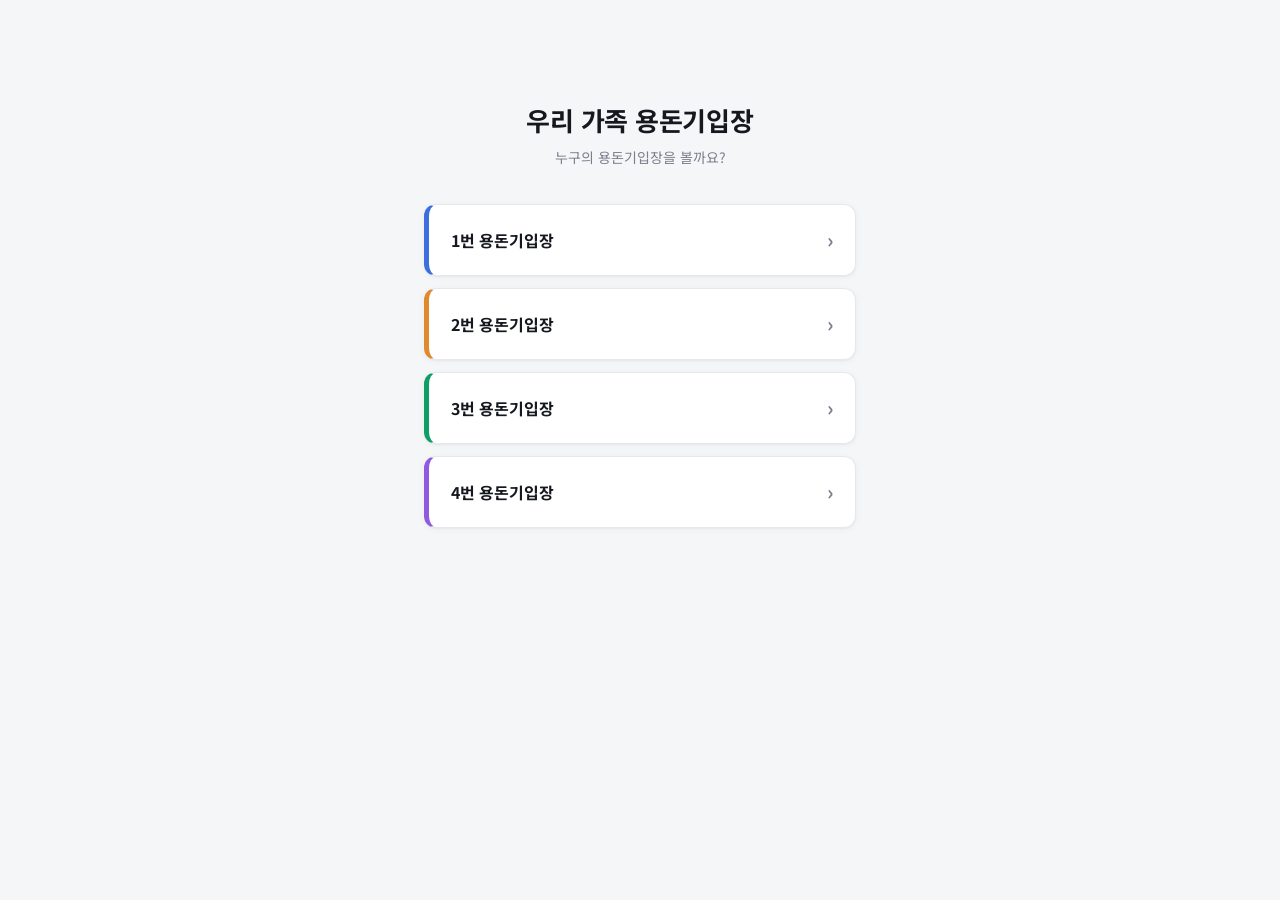
==== index.html @ 4a42fd8d "Add files via upload" ====
<!DOCTYPE html>
<html lang="ko">
<head>
<meta charset="UTF-8" />
<meta name="viewport" content="width=device-width, initial-scale=1.0" />
<title>우리 가족 용돈기입장</title>

<link rel="preconnect" href="https://fonts.googleapis.com">
<link href="https://fonts.googleapis.com/css2?family=Noto+Sans+KR:wght@400;500;700;900&display=swap" rel="stylesheet">

<link rel="stylesheet" href="css/style.css" />
</head>
<body>

<div class="wrap wrap-landing">

  <header class="landing-header">
    <h1 class="brand">우리 가족 용돈기입장</h1>
    <p class="landing-sub">누구의 용돈기입장을 볼까요?</p>
  </header>

  <!-- ================= 1~4번 버튼 (세로로 나열) ================= -->
  <!-- 버튼 이름을 바꾸고 싶다면 js/users.js 의 name 값만 수정하세요.
       버튼을 누르면 이 페이지에서 ledger.html(다른 html 파일)로 완전히 이동합니다. -->
  <nav class="user-links" id="userLinks"></nav>

</div>

<script src="js/users.js"></script>
<script>
  // USERS 배열(js/users.js)을 기반으로 세로 버튼 목록을 만들고,
  // 각 버튼은 ledger.html?user=번호 로 실제 페이지 이동(링크)을 합니다.
  const nav = document.getElementById("userLinks");

  USERS.forEach((user) => {
    const link = document.createElement("a");
    link.className = "user-link";
    link.dataset.user = user.no;
    link.href = `ledger.html?user=${user.no}`;
    link.innerHTML = `
      <span class="user-link-name">${user.name} 용돈기입장</span>
      <span class="user-link-arrow">›</span>
    `;
    nav.appendChild(link);
  });
</script>
</body>
</html>
---- css/style.css ----
/* ============================================================
   용돈기입장 스타일시트
   색상/간격을 바꾸고 싶으면 아래 :root 안의 변수만 수정하면 됩니다.
   ============================================================ */

:root {
  /* 기본 색상 */
  --bg: #f5f6f8;            /* 페이지 배경 */
  --surface: #ffffff;       /* 카드/표 배경 */
  --ink: #16181f;           /* 기본 글자색 */
  --ink-soft: #7a7f8c;      /* 보조 글자색 */
  --border: #e7e8ec;        /* 옅은 구분선 */
  --border-strong: #d7d9e0;

  /* 의미 색상 */
  --income: #0f9d68;        /* 수입 초록 */
  --income-bg: #e6f7ef;
  --expense: #e5484d;       /* 지출 빨강 */
  --expense-bg: #fdeced;
  --locked: #a8adb8;

  /* 1~4번 사용자 탭 색상 (원하는 색으로 자유롭게 변경하세요) */
  --user-1: #3b6fe0;
  --user-2: #e08a2e;
  --user-3: #0f9d68;
  --user-4: #8f5ae0;

  --radius: 12px;
  --radius-sm: 8px;
  --shadow: 0 1px 2px rgba(16, 18, 31, 0.04), 0 1px 8px rgba(16, 18, 31, 0.04);
}

* { box-sizing: border-box; }

body {
  margin: 0;
  background: var(--bg);
  color: var(--ink);
  font-family: "Noto Sans KR", -apple-system, BlinkMacSystemFont, "Segoe UI", sans-serif;
  line-height: 1.5;
  -webkit-font-smoothing: antialiased;
}

.wrap {
  max-width: 980px;
  margin: 0 auto;
  padding: 40px 24px 100px;
}

/* ---------- 헤더 ---------- */
header.top {
  display: flex;
  align-items: baseline;
  justify-content: space-between;
  flex-wrap: wrap;
  gap: 8px;
  margin-bottom: 28px;
}

.brand {
  font-size: 24px;
  font-weight: 700;
  letter-spacing: -0.01em;
  margin: 0;
}

.today-label {
  color: var(--ink-soft);
  font-size: 13px;
}

/* ---------- 처음 화면(랜딩 페이지) ---------- */
.wrap-landing {
  max-width: 480px;
  padding-top: 100px;
}

.landing-header {
  text-align: center;
  margin-bottom: 36px;
}

.landing-header .brand {
  font-size: 26px;
  margin: 0 0 8px;
}

.landing-sub {
  color: var(--ink-soft);
  font-size: 14px;
  margin: 0;
}

/* 1~4번 버튼을 세로로 나열 */
.user-links {
  display: flex;
  flex-direction: column;
  gap: 12px;
}

.user-link {
  display: flex;
  align-items: center;
  justify-content: space-between;
  background: var(--surface);
  border: 1px solid var(--border);
  border-radius: var(--radius);
  padding: 20px 22px;
  text-decoration: none;
  color: var(--ink);
  font-size: 16px;
  font-weight: 700;
  box-shadow: var(--shadow);
  transition: transform 0.12s ease, border-color 0.12s ease;
  border-left: 5px solid var(--border-strong);
}
.user-link:hover {
  transform: translateY(-1px);
  border-color: var(--border-strong);
}
.user-link[data-user="1"] { border-left-color: var(--user-1); }
.user-link[data-user="2"] { border-left-color: var(--user-2); }
.user-link[data-user="3"] { border-left-color: var(--user-3); }
.user-link[data-user="4"] { border-left-color: var(--user-4); }

.user-link-arrow {
  color: var(--ink-soft);
  font-size: 20px;
}

/* 기입장 페이지 상단의 "처음으로" 링크 */
.back-link {
  display: inline-block;
  color: var(--ink-soft);
  text-decoration: none;
  font-size: 13px;
  font-weight: 500;
  margin-bottom: 14px;
}
.back-link:hover { color: var(--ink); }

/* ---------- 상단 요약 카드 ---------- */
.summary {
  display: grid;
  grid-template-columns: repeat(3, 1fr);
  gap: 12px;
  margin-bottom: 28px;
}

.summary .card {
  background: var(--surface);
  border: 1px solid var(--border);
  border-radius: var(--radius);
  padding: 18px 20px;
  box-shadow: var(--shadow);
}

.summary .card .label {
  font-size: 13px;
  color: var(--ink-soft);
  margin-bottom: 8px;
  font-weight: 500;
}

.summary .card .value {
  font-size: 24px;
  font-weight: 700;
  letter-spacing: -0.01em;
  font-variant-numeric: tabular-nums;
}

.summary .card.income .value { color: var(--income); }
.summary .card.expense .value { color: var(--expense); }
.summary .card.balance {
  background: var(--ink);
  border-color: var(--ink);
}
.summary .card.balance .label { color: rgba(255, 255, 255, 0.6); }
.summary .card.balance .value { color: #fff; font-size: 26px; }

/* ---------- 월 탭 (4개월: 이전전달/이전달/이번달/다음달) ---------- */
.month-tabs {
  display: flex;
  gap: 4px;
  margin-bottom: 10px;
  background: #eceef2;
  padding: 4px;
  border-radius: var(--radius-sm);
}

.month-tab {
  flex: 1;
  text-align: center;
  padding: 9px 6px;
  border: none;
  background: transparent;
  color: var(--ink-soft);
  border-radius: 7px;
  cursor: pointer;
  font-size: 13.5px;
  font-weight: 500;
  transition: background 0.15s ease, color 0.15s ease;
}
.month-tab:hover { color: var(--ink); }

.month-tab[data-active="true"] {
  background: var(--surface);
  color: var(--ink);
  font-weight: 700;
  box-shadow: var(--shadow);
}

.month-tab .lock {
  font-size: 10.5px;
  color: var(--locked);
  display: block;
  margin-top: 1px;
  font-weight: 400;
}

/* ---------- 표(엑셀처럼 입력하기 쉬운 표) ---------- */
.table-panel {
  background: var(--surface);
  border: 1px solid var(--border);
  border-radius: var(--radius);
  overflow: hidden;
  box-shadow: var(--shadow);
}

table.ledger {
  width: 100%;
  border-collapse: collapse;
  font-size: 13.5px;
}

table.ledger th {
  background: #fafafb;
  text-align: left;
  padding: 12px 14px;
  font-size: 12px;
  font-weight: 500;
  color: var(--ink-soft);
  border-bottom: 1px solid var(--border);
  white-space: nowrap;
}

table.ledger td {
  padding: 10px 14px;
  border-bottom: 1px solid var(--border);
  vertical-align: middle;
}

table.ledger tbody tr:hover { background: #fafafb; }
table.ledger tbody tr:last-child td { border-bottom: none; }

.tag {
  display: inline-block;
  padding: 3px 10px;
  border-radius: 999px;
  font-size: 12px;
  font-weight: 700;
}
.tag.income { background: var(--income-bg); color: var(--income); }
.tag.expense { background: var(--expense-bg); color: var(--expense); }

.amount-cell { text-align: right; font-variant-numeric: tabular-nums; font-weight: 700; }
.amount-cell.income { color: var(--income); }
.amount-cell.expense { color: var(--expense); }

.row-actions {
  text-align: right;
  white-space: nowrap;
}
.row-actions button {
  border: none;
  background: none;
  cursor: pointer;
  font-size: 12.5px;
  font-weight: 500;
  padding: 4px 8px;
  color: var(--ink-soft);
  border-radius: 6px;
}
.row-actions button:hover { color: var(--ink); background: #f0f1f4; }
.row-actions .danger:hover { color: var(--expense); background: var(--expense-bg); }

/* ---------- 새 항목 입력 줄 / 수정 중인 줄 ---------- */
tr.new-row td, tr.edit-row td { background: #fbfbfc; }

tr.new-row select,
tr.new-row input,
.edit-row select,
.edit-row input {
  width: 100%;
  padding: 7px 9px;
  border: 1px solid var(--border-strong);
  border-radius: 7px;
  font-size: 13px;
  font-family: inherit;
  background: #fff;
  color: var(--ink);
}
tr.new-row select:focus,
tr.new-row input:focus,
.edit-row select:focus,
.edit-row input:focus {
  outline: none;
  border-color: var(--ink);
}

.amount-input-wrap {
  position: relative;
  display: flex;
  align-items: center;
}
.amount-input-wrap input {
  text-align: right;
  padding-right: 30px;
}
.amount-input-wrap .won-suffix {
  position: absolute;
  right: 10px;
  font-size: 12.5px;
  color: var(--ink-soft);
  pointer-events: none;
}

.btn {
  border: none;
  border-radius: 7px;
  padding: 8px 16px;
  font-size: 13px;
  font-weight: 700;
  cursor: pointer;
}
.btn.primary { background: var(--ink); color: #fff; }
.btn.primary:hover { opacity: 0.85; }

/* ---------- 잠긴(수정 불가) 월 안내 ---------- */
.locked-banner {
  padding: 11px 16px;
  background: #fafafb;
  color: var(--ink-soft);
  font-size: 12.5px;
  font-weight: 500;
  border-bottom: 1px solid var(--border);
}

.empty-state {
  padding: 48px 20px;
  text-align: center;
  color: var(--ink-soft);
  font-size: 13.5px;
}

@media (max-width: 640px) {
  .wrap { padding: 24px 16px 80px; }
  .summary { grid-template-columns: 1fr; }
  table.ledger { font-size: 12.5px; }
  table.ledger th, table.ledger td { padding: 8px 8px; }
}
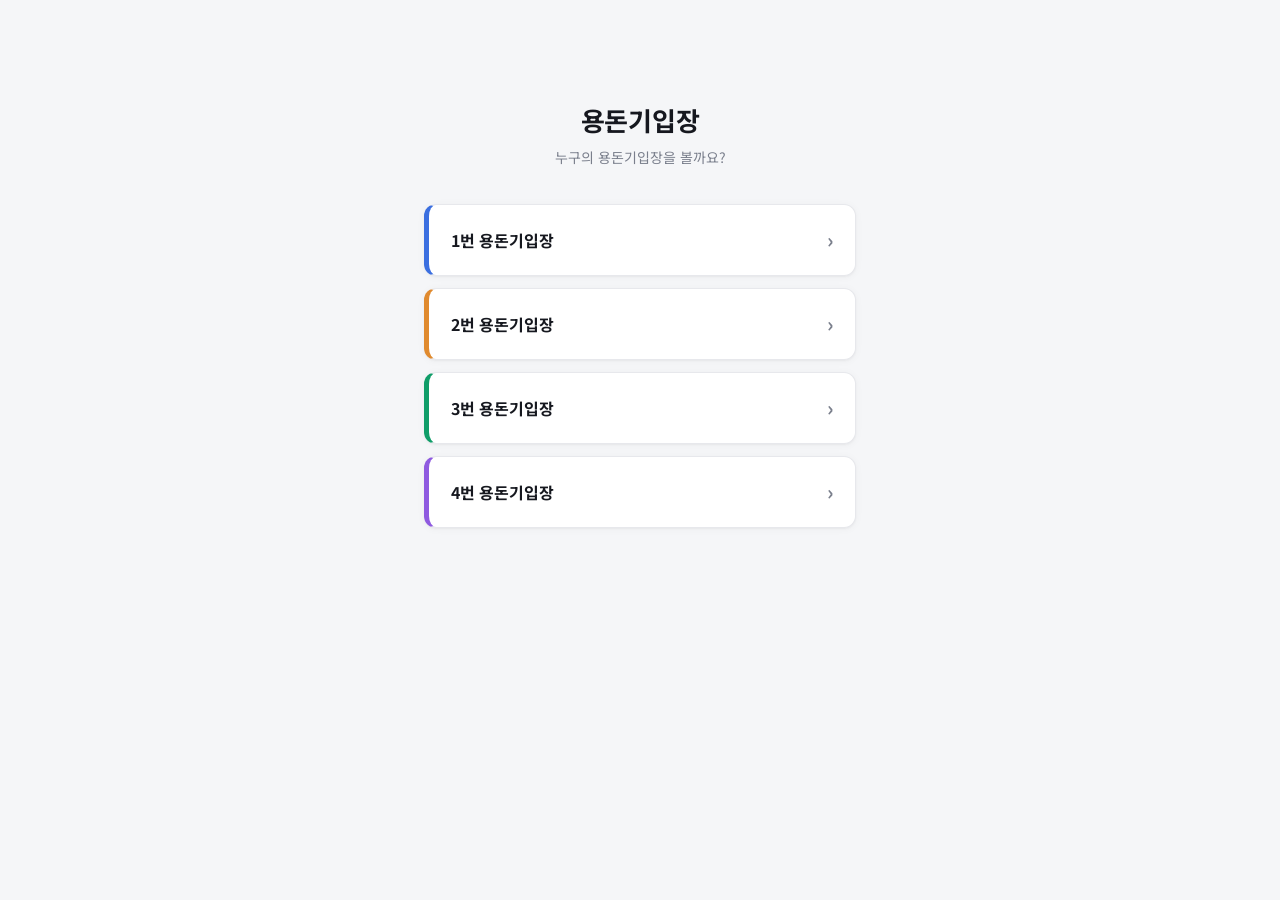
==== commit 02e2d8ea: "Add files via upload" ====
--- a/index.html
+++ b/index.html
@@ -3,19 +3,29 @@
 <head>
 <meta charset="UTF-8" />
 <meta name="viewport" content="width=device-width, initial-scale=1.0" />
-<title>우리 가족 용돈기입장</title>
+<title>용돈기입장</title>
 
 <link rel="preconnect" href="https://fonts.googleapis.com">
 <link href="https://fonts.googleapis.com/css2?family=Noto+Sans+KR:wght@400;500;700;900&display=swap" rel="stylesheet">
 
 <link rel="stylesheet" href="css/style.css" />
+
+<!-- ===== PWA 설정 ===== -->
+<link rel="manifest" href="manifest.webmanifest" />
+<meta name="theme-color" content="#16181f" />
+<link rel="icon" href="icons/icon-192.png" />
+<!-- 아이폰(iOS)에서 홈 화면에 추가했을 때 쓰이는 설정들 -->
+<link rel="apple-touch-icon" href="icons/apple-touch-icon.png" />
+<meta name="apple-mobile-web-app-capable" content="yes" />
+<meta name="apple-mobile-web-app-status-bar-style" content="black-translucent" />
+<meta name="apple-mobile-web-app-title" content="용돈기입장" />
 </head>
 <body>
 
 <div class="wrap wrap-landing">
 
   <header class="landing-header">
-    <h1 class="brand">우리 가족 용돈기입장</h1>
+    <h1 class="brand">용돈기입장</h1>
     <p class="landing-sub">누구의 용돈기입장을 볼까요?</p>
   </header>
 
@@ -27,6 +37,7 @@
 </div>
 
 <script src="js/users.js"></script>
+<script src="js/register-sw.js"></script>
 <script>
   // USERS 배열(js/users.js)을 기반으로 세로 버튼 목록을 만들고,
   // 각 버튼은 ledger.html?user=번호 로 실제 페이지 이동(링크)을 합니다.
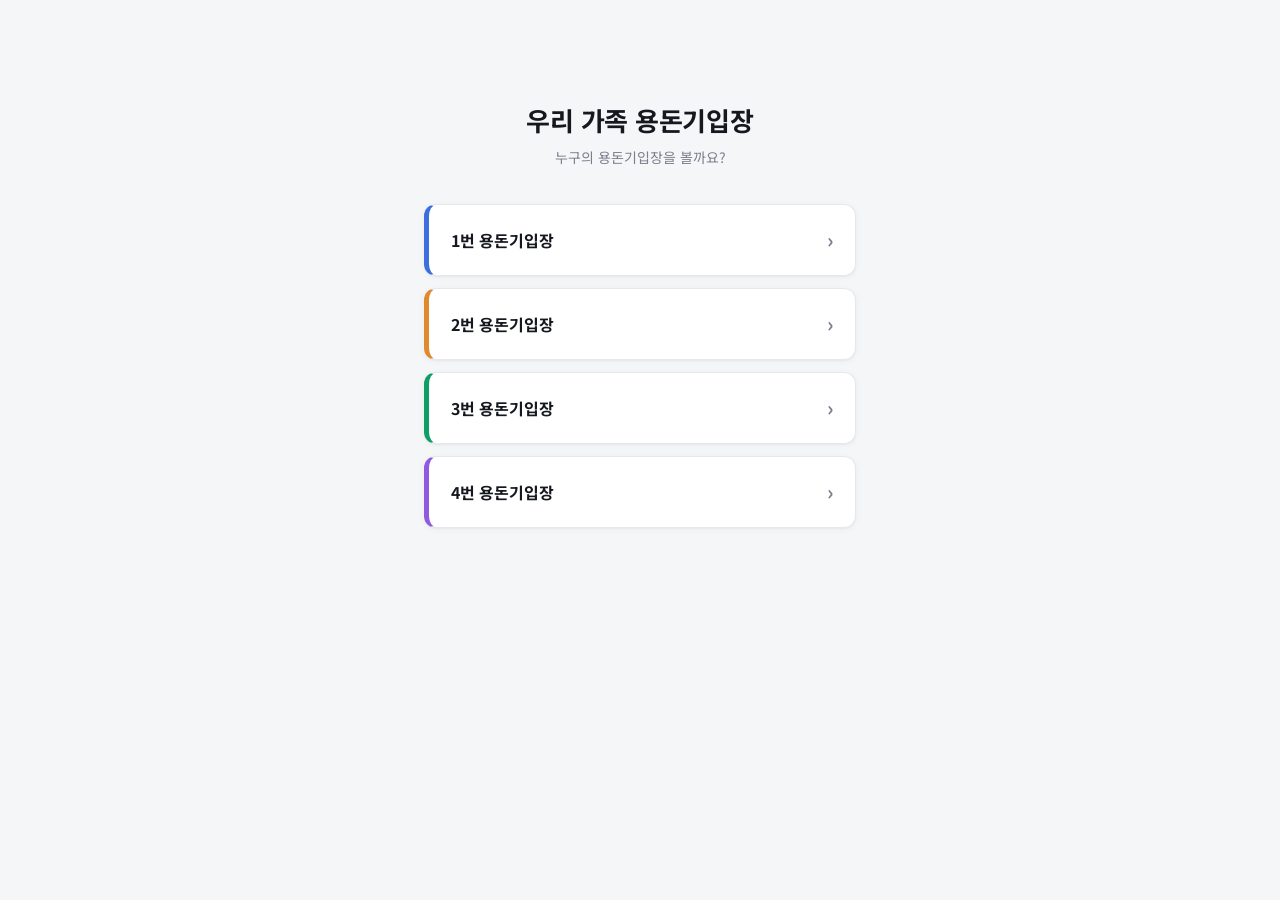
==== commit 89e27eb9: "Add files via upload" ====
--- a/index.html
+++ b/index.html
@@ -3,7 +3,7 @@
 <head>
 <meta charset="UTF-8" />
 <meta name="viewport" content="width=device-width, initial-scale=1.0" />
-<title>용돈기입장</title>
+<title>우리 가족 용돈기입장</title>
 
 <link rel="preconnect" href="https://fonts.googleapis.com">
 <link href="https://fonts.googleapis.com/css2?family=Noto+Sans+KR:wght@400;500;700;900&display=swap" rel="stylesheet">
@@ -25,7 +25,7 @@
 <div class="wrap wrap-landing">
 
   <header class="landing-header">
-    <h1 class="brand">용돈기입장</h1>
+    <h1 class="brand">우리 가족 용돈기입장</h1>
     <p class="landing-sub">누구의 용돈기입장을 볼까요?</p>
   </header>
 
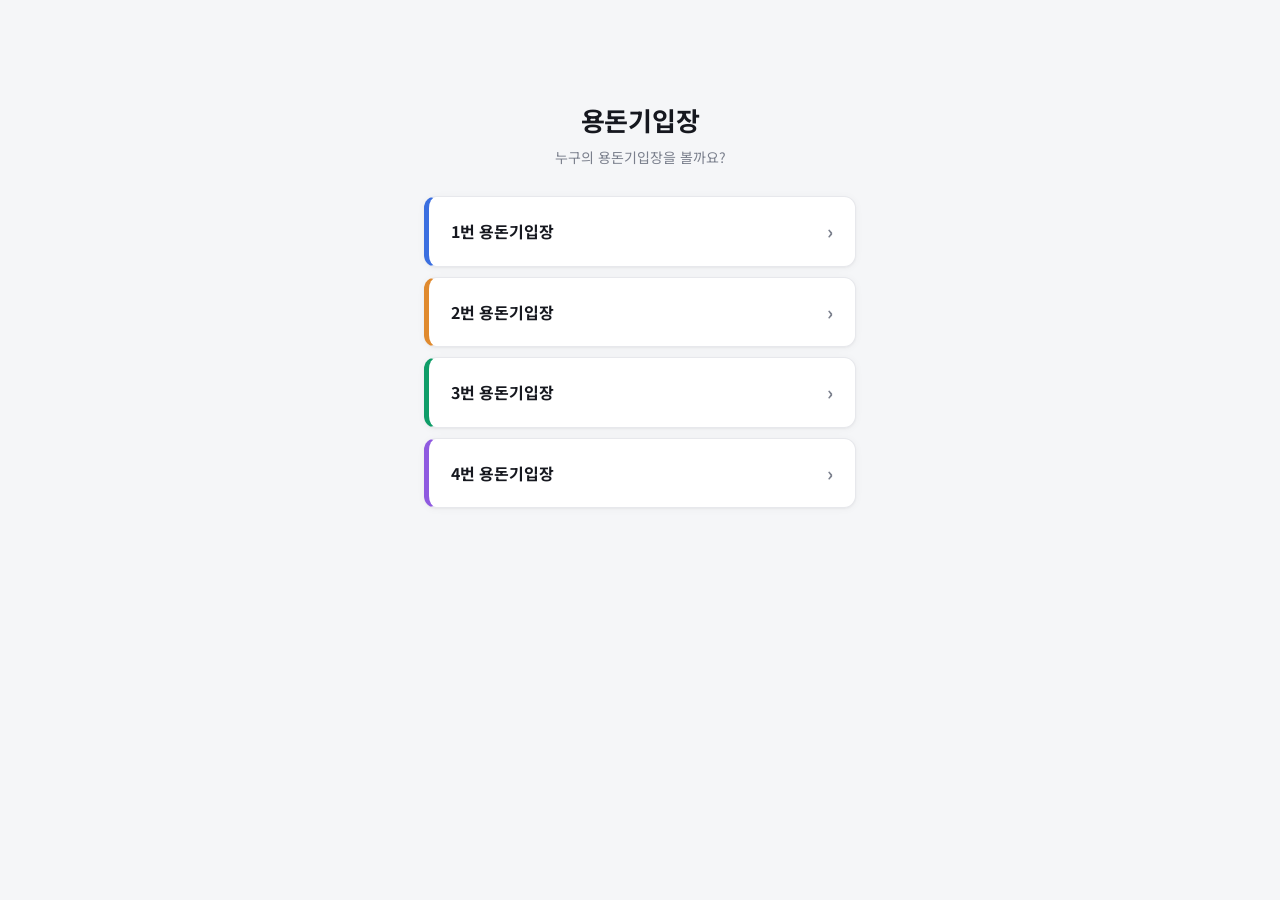
==== commit 09b1de1a: "Add files via upload" ====
--- a/index.html
+++ b/index.html
@@ -3,7 +3,7 @@
 <head>
 <meta charset="UTF-8" />
 <meta name="viewport" content="width=device-width, initial-scale=1.0" />
-<title>우리 가족 용돈기입장</title>
+<title>용돈기입장</title>
 
 <link rel="preconnect" href="https://fonts.googleapis.com">
 <link href="https://fonts.googleapis.com/css2?family=Noto+Sans+KR:wght@400;500;700;900&display=swap" rel="stylesheet">
@@ -25,7 +25,7 @@
 <div class="wrap wrap-landing">
 
   <header class="landing-header">
-    <h1 class="brand">우리 가족 용돈기입장</h1>
+    <h1 class="brand">용돈기입장</h1>
     <p class="landing-sub">누구의 용돈기입장을 볼까요?</p>
   </header>
 
--- a/css/style.css
+++ b/css/style.css
@@ -1,5 +1,13 @@
 /* ============================================================
-   용돈기입장 스타일시트
+   용돈기입장 스타일시트 — 모바일 우선(mobile-first) 구조
+
+   이 파일의 규칙 순서가 중요합니다.
+   1) 위쪽 대부분: "모바일 기준" 기본 스타일입니다. 휴대폰 화면이 이 스타일을
+      그대로 씁니다. 즉, 웬만한 디자인 수정은 여기 한 곳만 고치면 됩니다.
+   2) 맨 아래 `@media (min-width: 720px) { ... }` 한 블록만 태블릿/PC처럼
+      "화면이 넓을 때 추가로 바뀌는 부분"입니다. PC용 디자인을 바꾸고
+      싶을 때만 그 블록을 건드리면 되고, 나머지는 신경 쓸 필요 없습니다.
+
    색상/간격을 바꾸고 싶으면 아래 :root 안의 변수만 수정하면 됩니다.
    ============================================================ */
 
@@ -28,9 +36,14 @@
   --radius: 12px;
   --radius-sm: 8px;
   --shadow: 0 1px 2px rgba(16, 18, 31, 0.04), 0 1px 8px rgba(16, 18, 31, 0.04);
+
+  /* 모바일에서 손가락으로 누르기 편한 최소 버튼 높이 */
+  --tap-min: 40px;
 }
 
 * { box-sizing: border-box; }
+
+html { -webkit-text-size-adjust: 100%; }
 
 body {
   margin: 0;
@@ -38,13 +51,14 @@
   color: var(--ink);
   font-family: "Noto Sans KR", -apple-system, BlinkMacSystemFont, "Segoe UI", sans-serif;
   line-height: 1.5;
+  font-size: 14px;
   -webkit-font-smoothing: antialiased;
 }
 
 .wrap {
   max-width: 980px;
   margin: 0 auto;
-  padding: 40px 24px 100px;
+  padding: 20px 16px 60px;
 }
 
 /* ---------- 헤더 ---------- */
@@ -54,11 +68,11 @@
   justify-content: space-between;
   flex-wrap: wrap;
   gap: 8px;
-  margin-bottom: 28px;
+  margin-bottom: 20px;
 }
 
 .brand {
-  font-size: 24px;
+  font-size: 20px;
   font-weight: 700;
   letter-spacing: -0.01em;
   margin: 0;
@@ -66,36 +80,36 @@
 
 .today-label {
   color: var(--ink-soft);
-  font-size: 13px;
+  font-size: 12.5px;
 }
 
 /* ---------- 처음 화면(랜딩 페이지) ---------- */
 .wrap-landing {
   max-width: 480px;
-  padding-top: 100px;
+  padding-top: 56px;
 }
 
 .landing-header {
   text-align: center;
-  margin-bottom: 36px;
+  margin-bottom: 28px;
 }
 
 .landing-header .brand {
-  font-size: 26px;
+  font-size: 22px;
   margin: 0 0 8px;
 }
 
 .landing-sub {
   color: var(--ink-soft);
-  font-size: 14px;
+  font-size: 13.5px;
   margin: 0;
 }
 
-/* 1~4번 버튼을 세로로 나열 */
+/* 1~4번 버튼을 세로로 나열 (모바일에서 엄지로 누르기 좋은 큼직한 버튼) */
 .user-links {
   display: flex;
   flex-direction: column;
-  gap: 12px;
+  gap: 10px;
 }
 
 .user-link {
@@ -105,19 +119,16 @@
   background: var(--surface);
   border: 1px solid var(--border);
   border-radius: var(--radius);
-  padding: 20px 22px;
+  padding: 18px 18px;
   text-decoration: none;
   color: var(--ink);
-  font-size: 16px;
+  font-size: 15.5px;
   font-weight: 700;
   box-shadow: var(--shadow);
   transition: transform 0.12s ease, border-color 0.12s ease;
   border-left: 5px solid var(--border-strong);
 }
-.user-link:hover {
-  transform: translateY(-1px);
-  border-color: var(--border-strong);
-}
+.user-link:active { transform: scale(0.99); }
 .user-link[data-user="1"] { border-left-color: var(--user-1); }
 .user-link[data-user="2"] { border-left-color: var(--user-2); }
 .user-link[data-user="3"] { border-left-color: var(--user-3); }
@@ -125,7 +136,7 @@
 
 .user-link-arrow {
   color: var(--ink-soft);
-  font-size: 20px;
+  font-size: 19px;
 }
 
 /* 기입장 페이지 상단의 "처음으로" 링크 */
@@ -135,35 +146,38 @@
   text-decoration: none;
   font-size: 13px;
   font-weight: 500;
-  margin-bottom: 14px;
-}
-.back-link:hover { color: var(--ink); }
+  margin-bottom: 12px;
+  padding: 4px 0; /* 터치 영역을 살짝 넓혀줌 */
+}
 
 /* ---------- 상단 요약 카드 ---------- */
+/* 모바일 기본값: 세로로 쌓임 (좁은 화면에서 숫자가 눌리지 않게) */
 .summary {
   display: grid;
-  grid-template-columns: repeat(3, 1fr);
-  gap: 12px;
-  margin-bottom: 28px;
+  grid-template-columns: 1fr;
+  gap: 8px;
+  margin-bottom: 20px;
 }
 
 .summary .card {
   background: var(--surface);
   border: 1px solid var(--border);
   border-radius: var(--radius);
-  padding: 18px 20px;
+  padding: 14px 16px;
   box-shadow: var(--shadow);
+  display: flex;
+  align-items: center;
+  justify-content: space-between;
 }
 
 .summary .card .label {
   font-size: 13px;
   color: var(--ink-soft);
-  margin-bottom: 8px;
   font-weight: 500;
 }
 
 .summary .card .value {
-  font-size: 24px;
+  font-size: 19px;
   font-weight: 700;
   letter-spacing: -0.01em;
   font-variant-numeric: tabular-nums;
@@ -176,7 +190,7 @@
   border-color: var(--ink);
 }
 .summary .card.balance .label { color: rgba(255, 255, 255, 0.6); }
-.summary .card.balance .value { color: #fff; font-size: 26px; }
+.summary .card.balance .value { color: #fff; font-size: 21px; }
 
 /* ---------- 월 탭 (4개월: 이전전달/이전달/이번달/다음달) ---------- */
 .month-tabs {
@@ -191,17 +205,17 @@
 .month-tab {
   flex: 1;
   text-align: center;
-  padding: 9px 6px;
+  padding: 9px 4px;
+  min-height: var(--tap-min);
   border: none;
   background: transparent;
   color: var(--ink-soft);
   border-radius: 7px;
   cursor: pointer;
-  font-size: 13.5px;
+  font-size: 12.5px;
   font-weight: 500;
   transition: background 0.15s ease, color 0.15s ease;
 }
-.month-tab:hover { color: var(--ink); }
 
 .month-tab[data-active="true"] {
   background: var(--surface);
@@ -211,7 +225,7 @@
 }
 
 .month-tab .lock {
-  font-size: 10.5px;
+  font-size: 10px;
   color: var(--locked);
   display: block;
   margin-top: 1px;
@@ -219,33 +233,40 @@
 }
 
 /* ---------- 표(엑셀처럼 입력하기 쉬운 표) ---------- */
+/* 모바일에서는 표를 억지로 구겨넣지 않고, 옆으로 스크롤하게 둡니다.
+   (칸을 억지로 줄이면 숫자/글자가 겹치거나 읽기 힘들어져서, 스크롤이
+    실제로 훨씬 "엑셀처럼" 쓰기 편합니다) */
 .table-panel {
   background: var(--surface);
   border: 1px solid var(--border);
   border-radius: var(--radius);
-  overflow: hidden;
+  overflow-x: auto;
+  -webkit-overflow-scrolling: touch;
   box-shadow: var(--shadow);
 }
 
 table.ledger {
   width: 100%;
+  min-width: 640px; /* 이 너비 아래로는 안 눌리고 옆으로 스크롤됨 */
   border-collapse: collapse;
-  font-size: 13.5px;
+  font-size: 13px;
 }
 
 table.ledger th {
   background: #fafafb;
   text-align: left;
-  padding: 12px 14px;
+  padding: 11px 12px;
   font-size: 12px;
   font-weight: 500;
   color: var(--ink-soft);
   border-bottom: 1px solid var(--border);
   white-space: nowrap;
+  position: sticky;
+  top: 0;
 }
 
 table.ledger td {
-  padding: 10px 14px;
+  padding: 9px 12px;
   border-bottom: 1px solid var(--border);
   vertical-align: middle;
 }
@@ -259,11 +280,12 @@
   border-radius: 999px;
   font-size: 12px;
   font-weight: 700;
+  white-space: nowrap;
 }
 .tag.income { background: var(--income-bg); color: var(--income); }
 .tag.expense { background: var(--expense-bg); color: var(--expense); }
 
-.amount-cell { text-align: right; font-variant-numeric: tabular-nums; font-weight: 700; }
+.amount-cell { text-align: right; font-variant-numeric: tabular-nums; font-weight: 700; white-space: nowrap; }
 .amount-cell.income { color: var(--income); }
 .amount-cell.expense { color: var(--expense); }
 
@@ -277,12 +299,12 @@
   cursor: pointer;
   font-size: 12.5px;
   font-weight: 500;
-  padding: 4px 8px;
+  padding: 8px 10px; /* 손가락으로 누르기 좋게 여유 있게 */
   color: var(--ink-soft);
   border-radius: 6px;
 }
-.row-actions button:hover { color: var(--ink); background: #f0f1f4; }
-.row-actions .danger:hover { color: var(--expense); background: var(--expense-bg); }
+.row-actions button:active { color: var(--ink); background: #f0f1f4; }
+.row-actions .danger:active { color: var(--expense); background: var(--expense-bg); }
 
 /* ---------- 새 항목 입력 줄 / 수정 중인 줄 ---------- */
 tr.new-row td, tr.edit-row td { background: #fbfbfc; }
@@ -292,10 +314,13 @@
 .edit-row select,
 .edit-row input {
   width: 100%;
-  padding: 7px 9px;
+  min-height: var(--tap-min); /* 손가락으로 누르기 좋은 높이 */
+  padding: 8px 9px;
   border: 1px solid var(--border-strong);
   border-radius: 7px;
-  font-size: 13px;
+  /* 16px 미만이면 아이폰 사파리가 입력칸을 탭할 때마다 화면을 확대해버려서
+     16px로 고정했습니다. 이 값은 그대로 두는 걸 권장해요. */
+  font-size: 16px;
   font-family: inherit;
   background: #fff;
   color: var(--ink);
@@ -315,12 +340,12 @@
 }
 .amount-input-wrap input {
   text-align: right;
-  padding-right: 30px;
+  padding-right: 32px;
 }
 .amount-input-wrap .won-suffix {
   position: absolute;
   right: 10px;
-  font-size: 12.5px;
+  font-size: 13px;
   color: var(--ink-soft);
   pointer-events: none;
 }
@@ -328,34 +353,83 @@
 .btn {
   border: none;
   border-radius: 7px;
-  padding: 8px 16px;
-  font-size: 13px;
+  padding: 10px 18px;
+  min-height: var(--tap-min);
+  font-size: 13.5px;
   font-weight: 700;
   cursor: pointer;
 }
 .btn.primary { background: var(--ink); color: #fff; }
-.btn.primary:hover { opacity: 0.85; }
+.btn.primary:active { opacity: 0.85; }
 
 /* ---------- 잠긴(수정 불가) 월 안내 ---------- */
 .locked-banner {
-  padding: 11px 16px;
+  padding: 11px 14px;
   background: #fafafb;
   color: var(--ink-soft);
   font-size: 12.5px;
   font-weight: 500;
   border-bottom: 1px solid var(--border);
-}
+  display: flex;
+  align-items: center;
+  justify-content: space-between;
+  gap: 10px;
+  flex-wrap: wrap;
+}
+
+.btn.ghost-unlock {
+  background: var(--surface);
+  border: 1px solid var(--border-strong);
+  color: var(--ink);
+  padding: 6px 12px;
+  min-height: auto;
+  font-size: 12.5px;
+}
+.btn.ghost-unlock:active { background: #f0f1f4; }
 
 .empty-state {
-  padding: 48px 20px;
+  padding: 40px 18px;
   text-align: center;
   color: var(--ink-soft);
   font-size: 13.5px;
 }
 
-@media (max-width: 640px) {
-  .wrap { padding: 24px 16px 80px; }
-  .summary { grid-template-columns: 1fr; }
-  table.ledger { font-size: 12.5px; }
-  table.ledger th, table.ledger td { padding: 8px 8px; }
-}
+/* ============================================================
+   여기부터 딱 한 블록: 화면이 넓을 때(태블릿/PC, 720px 이상)만
+   추가로 적용되는 스타일입니다. PC용 디자인을 바꾸고 싶다면
+   이 블록 안의 값만 수정하면 됩니다. 나머지는 전부 모바일 스타일이
+   그대로 이어받아 쓰입니다.
+   ============================================================ */
+@media (min-width: 720px) {
+  .wrap { padding: 40px 24px 100px; }
+  .wrap-landing { padding-top: 100px; }
+
+  .brand { font-size: 24px; }
+  .landing-header .brand { font-size: 26px; }
+  .landing-sub { font-size: 14px; }
+
+  header.top { margin-bottom: 28px; }
+  .today-label { font-size: 13px; }
+
+  .user-link { padding: 20px 22px; font-size: 16px; }
+  .user-link:hover { transform: translateY(-1px); border-color: var(--border-strong); }
+
+  /* 요약 카드는 넓은 화면에서만 가로 3칸으로 */
+  .summary { grid-template-columns: repeat(3, 1fr); gap: 12px; margin-bottom: 28px; }
+  .summary .card { display: block; padding: 18px 20px; }
+  .summary .card .label { margin-bottom: 8px; }
+  .summary .card .value { font-size: 24px; }
+  .summary .card.balance .value { font-size: 26px; }
+
+  .month-tab { font-size: 13.5px; padding: 9px 6px; }
+  .month-tab:hover { color: var(--ink); }
+  .month-tab .lock { font-size: 10.5px; }
+
+  table.ledger { font-size: 13.5px; }
+  table.ledger th, table.ledger td { padding: 12px 14px; }
+
+  .row-actions button:hover { color: var(--ink); background: #f0f1f4; }
+  .row-actions .danger:hover { color: var(--expense); background: var(--expense-bg); }
+
+  .btn.primary:hover { opacity: 0.85; }
+}
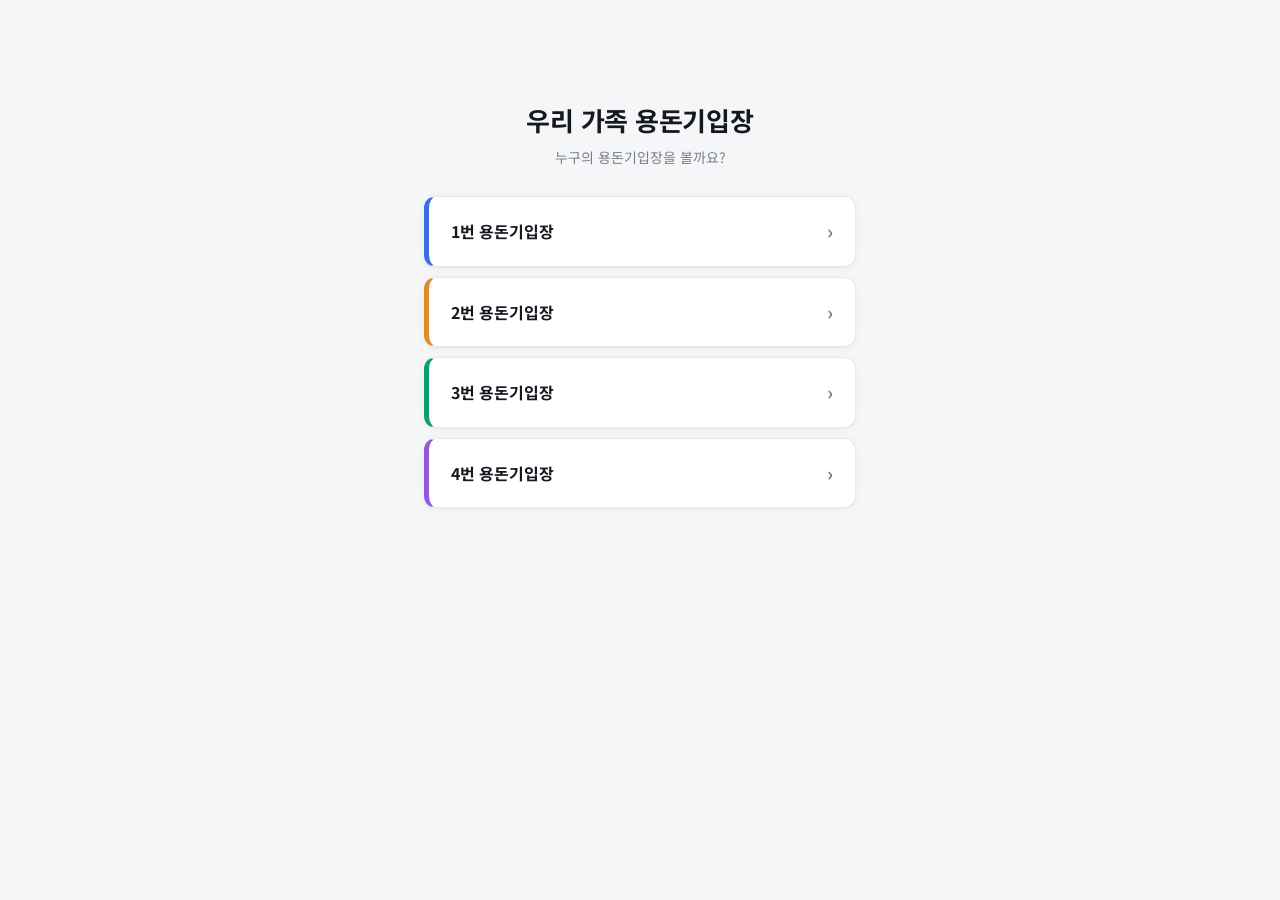
==== commit fa640ad5: "Add files via upload" ====
--- a/index.html
+++ b/index.html
@@ -3,7 +3,7 @@
 <head>
 <meta charset="UTF-8" />
 <meta name="viewport" content="width=device-width, initial-scale=1.0" />
-<title>용돈기입장</title>
+<title>우리 가족 용돈기입장</title>
 
 <link rel="preconnect" href="https://fonts.googleapis.com">
 <link href="https://fonts.googleapis.com/css2?family=Noto+Sans+KR:wght@400;500;700;900&display=swap" rel="stylesheet">
@@ -25,7 +25,7 @@
 <div class="wrap wrap-landing">
 
   <header class="landing-header">
-    <h1 class="brand">용돈기입장</h1>
+    <h1 class="brand">우리 가족 용돈기입장</h1>
     <p class="landing-sub">누구의 용돈기입장을 볼까요?</p>
   </header>
 
--- a/css/style.css
+++ b/css/style.css
@@ -370,22 +370,7 @@
   font-size: 12.5px;
   font-weight: 500;
   border-bottom: 1px solid var(--border);
-  display: flex;
-  align-items: center;
-  justify-content: space-between;
-  gap: 10px;
-  flex-wrap: wrap;
-}
-
-.btn.ghost-unlock {
-  background: var(--surface);
-  border: 1px solid var(--border-strong);
-  color: var(--ink);
-  padding: 6px 12px;
-  min-height: auto;
-  font-size: 12.5px;
-}
-.btn.ghost-unlock:active { background: #f0f1f4; }
+}
 
 .empty-state {
   padding: 40px 18px;
